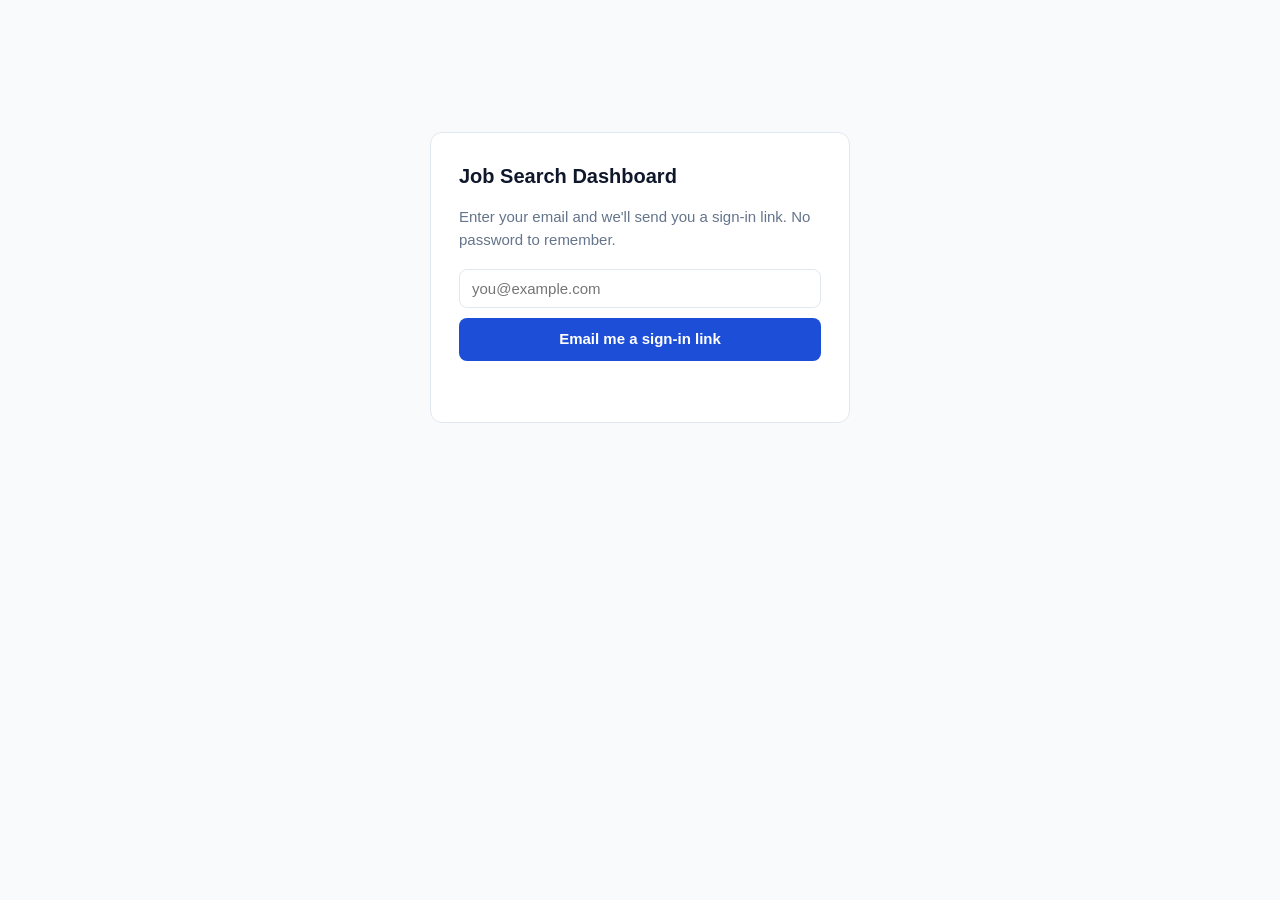
==== public/index.html @ 10cec6c7 "feat: magic-link job search dashboard shell Static Cloudflare Pages site. Supabase magic-link auth; " ====
<!DOCTYPE html>
<html lang="en">
  <head>
    <meta charset="utf-8" />
    <meta name="viewport" content="width=device-width, initial-scale=1" />
    <meta name="robots" content="noindex, nofollow" />
    <!-- Inline so there is no favicon request to 404 on, and no extra file to serve. -->
    <link rel="icon" href="data:image/svg+xml,%3Csvg xmlns='http://www.w3.org/2000/svg' viewBox='0 0 16 16'%3E%3Crect width='16' height='16' rx='3' fill='%231d4ed8'/%3E%3C/svg%3E" />
    <title>Job Search Dashboard</title>
    <link rel="stylesheet" href="styles.css" />
  </head>
  <body>
    <main class="wrap">
      <!-- Sign-in view -->
      <section id="view-auth" class="card auth" hidden>
        <h1>Job Search Dashboard</h1>
        <p class="muted">
          Enter your email and we'll send you a sign-in link. No password to remember.
        </p>
        <form id="auth-form" autocomplete="on">
          <label class="sr-only" for="email">Email address</label>
          <input
            id="email"
            name="email"
            type="email"
            inputmode="email"
            autocomplete="email"
            placeholder="you@example.com"
            required
          />
          <button id="auth-submit" type="submit">Email me a sign-in link</button>
        </form>
        <p id="auth-msg" class="msg" role="status" aria-live="polite"></p>
      </section>

      <!-- Loading view -->
      <section id="view-loading" class="card centered" hidden>
        <p class="muted">Loading…</p>
      </section>

      <!-- Dashboard view -->
      <section id="view-app" hidden>
        <header class="topbar">
          <h1>Job Search Dashboard</h1>
          <div class="topbar-right">
            <span id="who" class="muted"></span>
            <button id="signout" class="link-btn" type="button">Sign out</button>
          </div>
        </header>

        <div id="stats" class="stats"></div>

        <div class="filters">
          <label class="sr-only" for="q">Search</label>
          <input id="q" type="search" placeholder="Search company or role…" />
          <div id="status-filters" class="chips"></div>
        </div>

        <div class="tablewrap">
          <table id="apps">
            <thead>
              <tr>
                <th>Company</th>
                <th>Role</th>
                <th>Status</th>
                <th>Date</th>
                <th class="num">Fit</th>
                <th>Documents</th>
              </tr>
            </thead>
            <tbody id="apps-body"></tbody>
          </table>
          <p id="empty" class="muted centered" hidden>No applications match this filter.</p>
        </div>

        <p id="app-msg" class="msg" role="status" aria-live="polite"></p>
        <footer class="foot muted">
          Documents open as short-lived private links. Nothing here is public.
        </footer>
      </section>
    </main>

    <script src="vendor/supabase.js"></script>
    <script src="config.js"></script>
    <script src="app.js"></script>
  </body>
</html>
---- public/styles.css ----
:root {
  --bg: #f8fafc;
  --card: #ffffff;
  --ink: #0f172a;
  --muted: #64748b;
  --line: #e2e8f0;
  --accent: #1d4ed8;
  /* Status palette — mirrors /html-report. Draft is deliberately muted so an
     unsent package never reads as progress. */
  --s-drafted: #94a3b8;
  --s-applied: #3b82f6;
  --s-interview: #8b5cf6;
  --s-offer: #10b981;
  --s-hired: #059669;
  --s-rejected: #ef4444;
  --s-no_response: #cbd5e1;
  --s-withdrawn: #a1a1aa;
}

* { box-sizing: border-box; }

body {
  margin: 0;
  background: var(--bg);
  color: var(--ink);
  font: 15px/1.5 -apple-system, BlinkMacSystemFont, "Segoe UI", Roboto, Helvetica, Arial, sans-serif;
}

.wrap { max-width: 1100px; margin: 0 auto; padding: 24px 16px 64px; }
.centered { text-align: center; }
.muted { color: var(--muted); }
.sr-only {
  position: absolute; width: 1px; height: 1px; padding: 0; margin: -1px;
  overflow: hidden; clip: rect(0 0 0 0); white-space: nowrap; border: 0;
}

.card {
  background: var(--card);
  border: 1px solid var(--line);
  border-radius: 12px;
  padding: 28px;
}

.auth { max-width: 420px; margin: 12vh auto 0; }
.auth h1 { margin: 0 0 8px; font-size: 20px; }
.auth form { display: flex; flex-direction: column; gap: 10px; margin-top: 18px; }

input[type="email"], input[type="search"] {
  width: 100%;
  padding: 10px 12px;
  border: 1px solid var(--line);
  border-radius: 8px;
  font-size: 15px;
  background: #fff;
  color: var(--ink);
}
input:focus-visible, button:focus-visible {
  outline: 2px solid var(--accent);
  outline-offset: 2px;
}

button {
  font: inherit;
  cursor: pointer;
  border-radius: 8px;
}
#auth-submit {
  padding: 10px 12px;
  border: 0;
  background: var(--accent);
  color: #fff;
  font-weight: 600;
}
#auth-submit[disabled] { opacity: 0.6; cursor: default; }

.link-btn {
  border: 0; background: none; color: var(--accent); padding: 0; text-decoration: underline;
}

.msg { min-height: 1.4em; margin: 14px 0 0; font-size: 14px; }
.msg.err { color: #b91c1c; }
.msg.ok { color: #047857; }

.topbar {
  display: flex; align-items: baseline; justify-content: space-between;
  gap: 12px; flex-wrap: wrap; margin-bottom: 20px;
}
.topbar h1 { margin: 0; font-size: 20px; }
.topbar-right { display: flex; gap: 12px; align-items: baseline; font-size: 14px; }

.stats { display: grid; grid-template-columns: repeat(auto-fit, minmax(130px, 1fr)); gap: 12px; }
.stat {
  background: var(--card); border: 1px solid var(--line); border-radius: 10px; padding: 14px;
}
.stat .n { font-size: 24px; font-weight: 700; }
.stat .l { font-size: 12px; text-transform: uppercase; letter-spacing: 0.04em; color: var(--muted); }

.filters { display: flex; gap: 12px; flex-wrap: wrap; align-items: center; margin: 22px 0 12px; }
.filters input[type="search"] { max-width: 320px; }
.chips { display: flex; gap: 6px; flex-wrap: wrap; }
.chip {
  border: 1px solid var(--line); background: #fff; color: var(--muted);
  padding: 5px 10px; font-size: 13px;
}
.chip[aria-pressed="true"] { background: var(--ink); color: #fff; border-color: var(--ink); }

.tablewrap {
  background: var(--card); border: 1px solid var(--line); border-radius: 12px; overflow-x: auto;
}
table { width: 100%; border-collapse: collapse; font-size: 14px; }
th, td { text-align: left; padding: 11px 14px; border-bottom: 1px solid var(--line); vertical-align: top; }
th { font-size: 12px; text-transform: uppercase; letter-spacing: 0.04em; color: var(--muted); }
tbody tr:last-child td { border-bottom: 0; }
.num { text-align: right; }
td.num { text-align: right; font-variant-numeric: tabular-nums; }

.badge {
  display: inline-block; padding: 2px 8px; border-radius: 999px;
  font-size: 12px; font-weight: 600; color: #fff; white-space: nowrap;
}

.doc {
  display: inline-block; margin-right: 8px; color: var(--accent);
  background: none; border: 0; padding: 0; text-decoration: underline; font-size: 14px;
}
.doc[disabled] { color: var(--muted); text-decoration: none; cursor: default; }

.foot { margin-top: 18px; font-size: 13px; }

@media (prefers-color-scheme: dark) {
  :root { --bg: #0b1120; --card: #111827; --ink: #e5e7eb; --muted: #94a3b8; --line: #1f2937; --accent: #60a5fa; }
  input[type="email"], input[type="search"], .chip { background: #0b1120; color: var(--ink); }
  .chip[aria-pressed="true"] { background: var(--ink); color: #0b1120; }
  #auth-submit { color: #0b1120; }
}
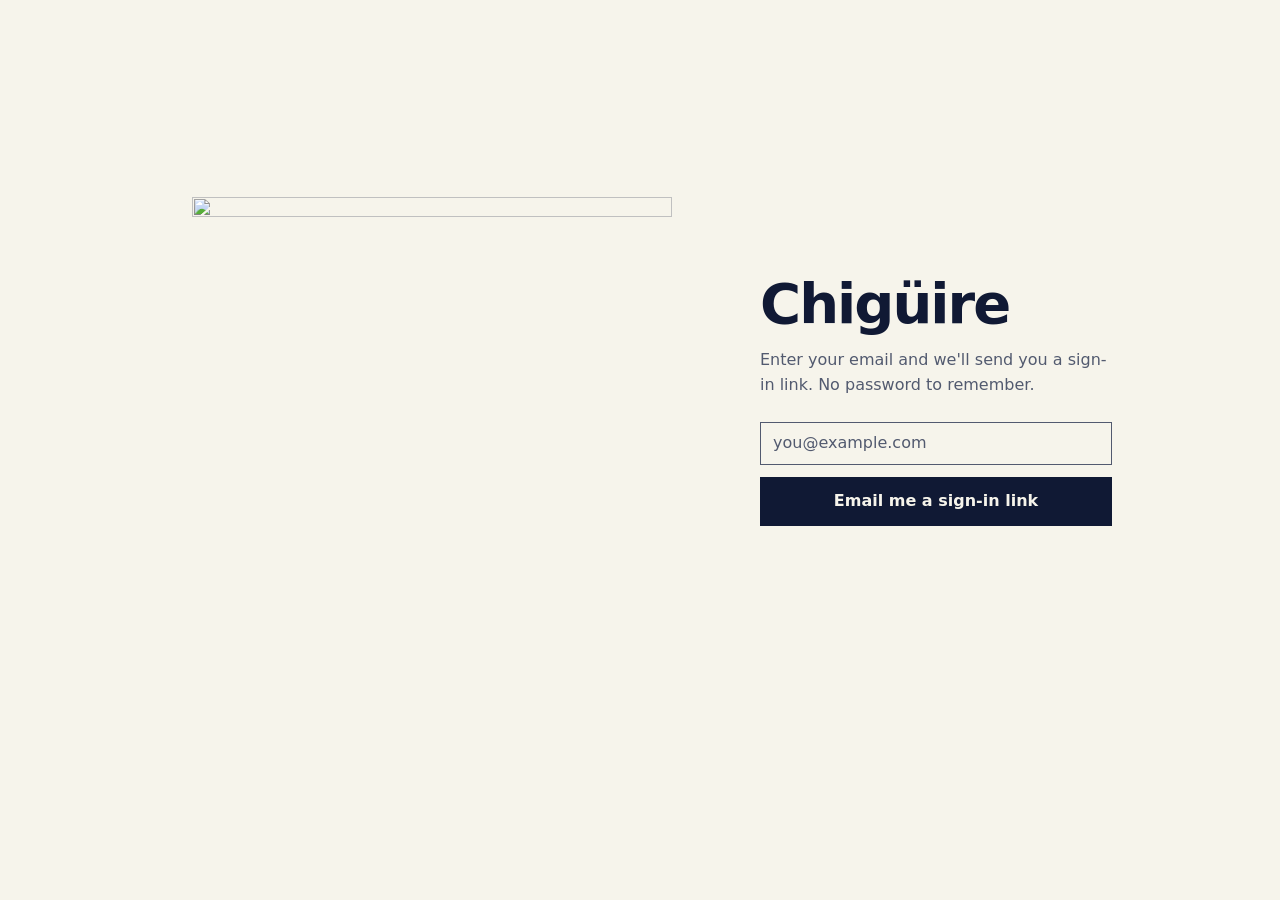
==== commit 666cc42b: "feat(ui): rebuild the dashboard on the Screenprint Ledger system" ====
--- a/public/index.html
+++ b/public/index.html
@@ -4,19 +4,54 @@
     <meta charset="utf-8" />
     <meta name="viewport" content="width=device-width, initial-scale=1" />
     <meta name="robots" content="noindex, nofollow" />
+    <meta name="color-scheme" content="light dark" />
     <!-- Inline so there is no favicon request to 404 on, and no extra file to serve. -->
-    <link rel="icon" href="data:image/svg+xml,%3Csvg xmlns='http://www.w3.org/2000/svg' viewBox='0 0 16 16'%3E%3Crect width='16' height='16' rx='3' fill='%231d4ed8'/%3E%3C/svg%3E" />
-    <title>Job Search Dashboard</title>
+    <link
+      rel="icon"
+      href="data:image/svg+xml,%3Csvg xmlns='http://www.w3.org/2000/svg' viewBox='0 0 16 16'%3E%3Crect width='16' height='16' fill='%230c1854'/%3E%3Crect x='3' y='3' width='10' height='10' fill='%23d8e400'/%3E%3C/svg%3E"
+    />
+    <title>Chigüire</title>
+    <!-- The two faces the dashboard renders first: body text and the ledger data. The
+         remaining weights load normally.
+
+         The console will warn that the mono preload went unused. That is correct and
+         intended: the sign-in screen has no figures on it, so mono 400 is genuinely
+         idle there. Sign-in and dashboard are the same document, so by the time the
+         magic link lands the face is already warm, which is when the ledger needs it.
+         One idle request on a screen that fetches almost nothing buys that. -->
+    <link
+      rel="preload"
+      href="fonts/space-grotesk-400-latin.woff2"
+      as="font"
+      type="font/woff2"
+      crossorigin
+    />
+    <link
+      rel="preload"
+      href="fonts/jetbrains-mono-400-latin.woff2"
+      as="font"
+      type="font/woff2"
+      crossorigin
+    />
     <link rel="stylesheet" href="styles.css" />
   </head>
   <body>
-    <main class="wrap">
-      <!-- Sign-in view -->
-      <section id="view-auth" class="card auth" hidden>
-        <h1>Job Search Dashboard</h1>
-        <p class="muted">
-          Enter your email and we'll send you a sign-in link. No password to remember.
-        </p>
+    <a class="skip" href="#main">Skip to content</a>
+
+    <!-- Sign-in view -->
+    <main id="view-auth" class="wrap auth" hidden>
+      <!-- Purely decorative, hence the empty alt: the h1 beside it carries the name. -->
+      <img
+        class="auth-mark"
+        src="img/chiguire.webp"
+        alt=""
+        width="680"
+        height="625"
+        decoding="async"
+      />
+      <div>
+        <h1>Chigüire</h1>
+        <p>Enter your email and we'll send you a sign-in link. No password to remember.</p>
         <form id="auth-form" autocomplete="on">
           <label class="sr-only" for="email">Email address</label>
           <input
@@ -28,57 +63,110 @@
             placeholder="you@example.com"
             required
           />
-          <button id="auth-submit" type="submit">Email me a sign-in link</button>
+          <button id="auth-submit" class="btn" type="submit">Email me a sign-in link</button>
         </form>
         <p id="auth-msg" class="msg" role="status" aria-live="polite"></p>
-      </section>
+      </div>
+    </main>
 
-      <!-- Loading view -->
-      <section id="view-loading" class="card centered" hidden>
-        <p class="muted">Loading…</p>
-      </section>
+    <!-- Loading view -->
+    <div id="view-loading" class="wrap loading" hidden>
+      <p class="t-label">Loading</p>
+    </div>
 
-      <!-- Dashboard view -->
-      <section id="view-app" hidden>
-        <header class="topbar">
-          <h1>Job Search Dashboard</h1>
-          <div class="topbar-right">
-            <span id="who" class="muted"></span>
-            <button id="signout" class="link-btn" type="button">Sign out</button>
+    <!-- Dashboard view -->
+    <div id="view-app" hidden>
+      <header class="wrap masthead">
+        <h1>Chigüire</h1>
+        <div class="masthead-right">
+          <span id="who" class="muted"></span>
+          <button id="signout" class="act" type="button">Sign out</button>
+        </div>
+      </header>
+
+      <main id="main" class="wrap">
+        <!-- Band 1: what is waiting on her. -->
+        <section class="band" id="queue-band" aria-labelledby="queue-h">
+          <div class="band-head">
+            <h2 id="queue-h">Ready to send</h2>
+            <span id="queue-count" class="band-count"></span>
           </div>
-        </header>
-
-        <div id="stats" class="stats"></div>
-
-        <div class="filters">
-          <label class="sr-only" for="q">Search</label>
-          <input id="q" type="search" placeholder="Search company or role…" />
-          <div id="status-filters" class="chips"></div>
-        </div>
-
-        <div class="tablewrap">
-          <table id="apps">
+          <p class="band-note">
+            Drafted packages, best fit first. Read the documents, then mark it sent or put
+            it on hold.
+          </p>
+          <table class="ledger" id="queue">
             <thead>
               <tr>
-                <th>Company</th>
-                <th>Role</th>
-                <th>Status</th>
-                <th>Date</th>
-                <th class="num">Fit</th>
-                <th>Documents</th>
+                <th scope="col">Company</th>
+                <th scope="col">Role</th>
+                <th scope="col" class="num">Fit</th>
+                <th scope="col">Documents</th>
+                <th scope="col">Feedback</th>
               </tr>
             </thead>
-            <tbody id="apps-body"></tbody>
+            <tbody id="queue-body"></tbody>
           </table>
-          <p id="empty" class="muted centered" hidden>No applications match this filter.</p>
-        </div>
+          <p id="queue-empty" class="empty" hidden>
+            Nothing drafted right now. New packages show up here as they're built.
+          </p>
+        </section>
+
+        <!-- Band 2: what has already gone out. -->
+        <section class="band" id="history-band" aria-labelledby="history-h">
+          <div class="band-head">
+            <h2 id="history-h">Out in the world</h2>
+            <span id="history-count" class="band-count"></span>
+          </div>
+          <p class="band-note">Everything sent, most recent first.</p>
+
+          <div class="band-tools" id="history-tools">
+            <label class="sr-only" for="q">Search company or role</label>
+            <input id="q" type="search" placeholder="Search company or role…" />
+            <div
+              id="status-filters"
+              class="chips"
+              role="group"
+              aria-label="Filter by status"
+            ></div>
+          </div>
+
+          <table class="ledger" id="history">
+            <thead>
+              <tr>
+                <th scope="col">Company</th>
+                <th scope="col">Role</th>
+                <th scope="col">Status</th>
+                <th scope="col">Last moved</th>
+                <th scope="col" class="num">Fit</th>
+                <th scope="col">Documents</th>
+                <th scope="col">Feedback</th>
+              </tr>
+            </thead>
+            <tbody id="history-body"></tbody>
+          </table>
+          <p id="history-empty" class="empty" hidden></p>
+        </section>
+
+        <!-- Band 3: the shape of the search. Drafts are excluded from every figure
+             here, which is exactly why it sits under the history band and not in
+             the page header. -->
+        <section class="band" id="rates-band" aria-labelledby="rates-h">
+          <div class="band-head">
+            <h2 id="rates-h">Where it stands</h2>
+          </div>
+          <div id="rates" class="rates"></div>
+        </section>
 
         <p id="app-msg" class="msg" role="status" aria-live="polite"></p>
-        <footer class="foot muted">
-          Documents open as short-lived private links. Nothing here is public.
+
+        <footer class="foot">
+          Documents open as short-lived private links. Nothing here is public. Marking
+          something sent records a note for review; the status updates once that has been
+          picked up.
         </footer>
-      </section>
-    </main>
+      </main>
+    </div>
 
     <script src="vendor/supabase.js"></script>
     <script src="config.js"></script>
--- a/public/styles.css
+++ b/public/styles.css
@@ -1,135 +1,968 @@
+/* Chigüire — the Screenprint Ledger.
+ *
+ * A record kept on warm bone paper and printed in four saturated inks sampled from
+ * the artwork. Flat by construction: no gradients, no shadows, no simulated depth,
+ * no rounded corners. See DESIGN.md at the repo root for the system and its rules.
+ *
+ * Every status colour below is verified at WCAG 2.2 AA against the *sunk* ground
+ * (--bg-sunk), not the page ground, because rows with pending feedback sit on the
+ * sunk ground and that is the stricter case. Passing there implies passing on the
+ * page ground too, since paper is lighter than sunk and raised is lighter than night.
+ */
+
+/* ---------- fonts ---------- */
+/* Self-hosted, woff2 only, no third-party CDN: this is a private dashboard and it
+   should not phone anywhere it does not have to. */
+
+@font-face {
+  font-family: 'Space Grotesk';
+  font-style: normal;
+  font-weight: 400;
+  font-display: swap;
+  src: url('fonts/space-grotesk-400-latin.woff2') format('woff2');
+  unicode-range: U+0000-00FF, U+0131, U+0152-0153, U+02BB-02BC, U+02C6, U+02DA,
+    U+02DC, U+0304, U+0308, U+0329, U+2000-206F, U+20AC, U+2122, U+2191, U+2193,
+    U+2212, U+2215, U+FEFF, U+FFFD;
+}
+@font-face {
+  font-family: 'Space Grotesk';
+  font-style: normal;
+  font-weight: 400;
+  font-display: swap;
+  src: url('fonts/space-grotesk-400-latin-ext.woff2') format('woff2');
+  unicode-range: U+0100-02BA, U+02BD-02C5, U+02C7-02CC, U+02CE-02D7, U+02DD-02FF,
+    U+1D00-1DBF, U+1E00-1E9F, U+1EF2-1EFF, U+2020, U+20A0-20AB, U+20AD-20C0,
+    U+2113, U+2C60-2C7F, U+A720-A7FF;
+}
+@font-face {
+  font-family: 'Space Grotesk';
+  font-style: normal;
+  font-weight: 600;
+  font-display: swap;
+  src: url('fonts/space-grotesk-600-latin.woff2') format('woff2');
+  unicode-range: U+0000-00FF, U+0131, U+0152-0153, U+02BB-02BC, U+02C6, U+02DA,
+    U+02DC, U+0304, U+0308, U+0329, U+2000-206F, U+20AC, U+2122, U+2191, U+2193,
+    U+2212, U+2215, U+FEFF, U+FFFD;
+}
+@font-face {
+  font-family: 'Space Grotesk';
+  font-style: normal;
+  font-weight: 600;
+  font-display: swap;
+  src: url('fonts/space-grotesk-600-latin-ext.woff2') format('woff2');
+  unicode-range: U+0100-02BA, U+02BD-02C5, U+02C7-02CC, U+02CE-02D7, U+02DD-02FF,
+    U+1D00-1DBF, U+1E00-1E9F, U+1EF2-1EFF, U+2020, U+20A0-20AB, U+20AD-20C0,
+    U+2113, U+2C60-2C7F, U+A720-A7FF;
+}
+@font-face {
+  font-family: 'Space Grotesk';
+  font-style: normal;
+  font-weight: 700;
+  font-display: swap;
+  src: url('fonts/space-grotesk-700-latin.woff2') format('woff2');
+  unicode-range: U+0000-00FF, U+0131, U+0152-0153, U+02BB-02BC, U+02C6, U+02DA,
+    U+02DC, U+0304, U+0308, U+0329, U+2000-206F, U+20AC, U+2122, U+2191, U+2193,
+    U+2212, U+2215, U+FEFF, U+FFFD;
+}
+@font-face {
+  font-family: 'Space Grotesk';
+  font-style: normal;
+  font-weight: 700;
+  font-display: swap;
+  src: url('fonts/space-grotesk-700-latin-ext.woff2') format('woff2');
+  unicode-range: U+0100-02BA, U+02BD-02C5, U+02C7-02CC, U+02CE-02D7, U+02DD-02FF,
+    U+1D00-1DBF, U+1E00-1E9F, U+1EF2-1EFF, U+2020, U+20A0-20AB, U+20AD-20C0,
+    U+2113, U+2C60-2C7F, U+A720-A7FF;
+}
+@font-face {
+  font-family: 'JetBrains Mono';
+  font-style: normal;
+  font-weight: 400;
+  font-display: swap;
+  src: url('fonts/jetbrains-mono-400-latin.woff2') format('woff2');
+  unicode-range: U+0000-00FF, U+0131, U+0152-0153, U+02BB-02BC, U+02C6, U+02DA,
+    U+02DC, U+0304, U+0308, U+0329, U+2000-206F, U+20AC, U+2122, U+2191, U+2193,
+    U+2212, U+2215, U+FEFF, U+FFFD;
+}
+@font-face {
+  font-family: 'JetBrains Mono';
+  font-style: normal;
+  font-weight: 400;
+  font-display: swap;
+  src: url('fonts/jetbrains-mono-400-latin-ext.woff2') format('woff2');
+  unicode-range: U+0100-02BA, U+02BD-02C5, U+02C7-02CC, U+02CE-02D7, U+02DD-02FF,
+    U+1D00-1DBF, U+1E00-1E9F, U+1EF2-1EFF, U+2020, U+20A0-20AB, U+20AD-20C0,
+    U+2113, U+2C60-2C7F, U+A720-A7FF;
+}
+@font-face {
+  font-family: 'JetBrains Mono';
+  font-style: normal;
+  font-weight: 500;
+  font-display: swap;
+  src: url('fonts/jetbrains-mono-500-latin.woff2') format('woff2');
+  unicode-range: U+0000-00FF, U+0131, U+0152-0153, U+02BB-02BC, U+02C6, U+02DA,
+    U+02DC, U+0304, U+0308, U+0329, U+2000-206F, U+20AC, U+2122, U+2191, U+2193,
+    U+2212, U+2215, U+FEFF, U+FFFD;
+}
+@font-face {
+  font-family: 'JetBrains Mono';
+  font-style: normal;
+  font-weight: 500;
+  font-display: swap;
+  src: url('fonts/jetbrains-mono-500-latin-ext.woff2') format('woff2');
+  unicode-range: U+0100-02BA, U+02BD-02C5, U+02C7-02CC, U+02CE-02D7, U+02DD-02FF,
+    U+1D00-1DBF, U+1E00-1E9F, U+1EF2-1EFF, U+2020, U+20A0-20AB, U+20AD-20C0,
+    U+2113, U+2C60-2C7F, U+A720-A7FF;
+}
+
+/* ---------- tokens ---------- */
+
 :root {
-  --bg: #f8fafc;
-  --card: #ffffff;
-  --ink: #0f172a;
-  --muted: #64748b;
-  --line: #e2e8f0;
-  --accent: #1d4ed8;
-  /* Status palette — mirrors /html-report. Draft is deliberately muted so an
-     unsent package never reads as progress. */
-  --s-drafted: #94a3b8;
-  --s-applied: #3b82f6;
-  --s-interview: #8b5cf6;
-  --s-offer: #10b981;
-  --s-hired: #059669;
-  --s-rejected: #ef4444;
-  --s-no_response: #cbd5e1;
-  --s-withdrawn: #a1a1aa;
-}
-
-* { box-sizing: border-box; }
+  /* Inks sampled from the artwork. Primitives — don't reference these in rules. */
+  --paper: #f6f4eb;
+  --paper-sunk: #edeade;
+  --paper-ink: #101934;
+  --paper-muted: #525a6f;
+  --paper-rule: #d7d4ca;
+  --night: #080f24;
+  --night-raised: #111d47;
+  --night-ink: #eae8df;
+  --night-muted: #9ea4b5;
+  --night-rule: #28324d;
+  --acid: #d8e400;
+
+  /* Semantic layer. Only these get redefined for the night theme. */
+  --bg: var(--paper);
+  --bg-sunk: var(--paper-sunk);
+  --fg: var(--paper-ink);
+  --fg-muted: var(--paper-muted);
+  --line: var(--paper-rule);
+
+  --st-drafted: #646975;
+  --st-applied: #006ea8;
+  --st-interview: #a93c9b;
+  --st-interview_only: #a93c9b;
+  --st-rejected: #cd0d5b;
+  --st-no_response: #666970;
+  --st-withdrawn: #66696f;
+  /* Offer, Offer declined and Hired are acid fill with ink on top — 12.40:1 — and
+     are the only three states that carry acid. See the Acid Reserve Rule. */
+
+  /* 4pt spacing scale. */
+  --s-1: 4px;
+  --s-2: 8px;
+  --s-3: 12px;
+  --s-4: 16px;
+  --s-6: 24px;
+  --s-8: 32px;
+  --s-12: 48px;
+  --s-16: 64px;
+  --s-24: 96px;
+
+  /* Five type sizes, ratios 1.75 / 1.52 / 1.31 / 1.33. */
+  --t-display: 3.5rem;
+  --t-headline: 2rem;
+  --t-title: 1.3125rem;
+  --t-body: 1rem;
+  --t-label: 0.75rem;
+
+  --grotesk: 'Space Grotesk', ui-sans-serif, system-ui, sans-serif;
+  --mono: 'JetBrains Mono', ui-monospace, 'SF Mono', Menlo, Consolas, monospace;
+
+  --ease: cubic-bezier(0.22, 1, 0.36, 1); /* ease-out-quint */
+}
+
+@media (prefers-color-scheme: dark) {
+  :root {
+    --bg: var(--night);
+    --bg-sunk: var(--night-raised);
+    --fg: var(--night-ink);
+    --fg-muted: var(--night-muted);
+    --line: var(--night-rule);
+
+    --st-drafted: #858894;
+    --st-applied: #2090cb;
+    --st-interview: #cb5ebd;
+    --st-interview_only: #cb5ebd;
+    --st-rejected: #f4427a;
+    --st-no_response: #85888f;
+    --st-withdrawn: #85888e;
+  }
+}
+
+/* ---------- base ---------- */
+
+*,
+*::before,
+*::after {
+  box-sizing: border-box;
+}
+
+html {
+  color-scheme: light dark;
+}
+
+/* The narrow breakpoint re-declares `display` on tables, rows and cells, which would
+   otherwise beat the UA stylesheet's [hidden] rule. */
+[hidden] {
+  display: none !important;
+}
 
 body {
   margin: 0;
   background: var(--bg);
-  color: var(--ink);
-  font: 15px/1.5 -apple-system, BlinkMacSystemFont, "Segoe UI", Roboto, Helvetica, Arial, sans-serif;
-}
-
-.wrap { max-width: 1100px; margin: 0 auto; padding: 24px 16px 64px; }
-.centered { text-align: center; }
-.muted { color: var(--muted); }
+  color: var(--fg);
+  font-family: var(--grotesk);
+  font-size: var(--t-body);
+  line-height: 1.55;
+  padding-left: env(safe-area-inset-left);
+  padding-right: env(safe-area-inset-right);
+}
+
+/* Light text on a dark ground blooms and reads heavier than it measures. Open the
+   leading and tracking slightly rather than reaching for a lighter weight. */
+@media (prefers-color-scheme: dark) {
+  body {
+    line-height: 1.62;
+    letter-spacing: 0.008em;
+  }
+}
+
+h1,
+h2 {
+  margin: 0;
+  font-weight: 700;
+  line-height: 1.15;
+  text-wrap: balance;
+}
+
+p {
+  margin: 0;
+}
+
+.wrap {
+  max-width: 1180px;
+  margin: 0 auto;
+}
+/* Zero specificity so component classes (.masthead, .loading) can override a single
+   edge without having to restate the whole shorthand at every breakpoint. */
+:where(.wrap) {
+  padding: var(--s-8) var(--s-6) var(--s-24);
+}
+
 .sr-only {
-  position: absolute; width: 1px; height: 1px; padding: 0; margin: -1px;
-  overflow: hidden; clip: rect(0 0 0 0); white-space: nowrap; border: 0;
-}
-
-.card {
-  background: var(--card);
-  border: 1px solid var(--line);
-  border-radius: 12px;
-  padding: 28px;
-}
-
-.auth { max-width: 420px; margin: 12vh auto 0; }
-.auth h1 { margin: 0 0 8px; font-size: 20px; }
-.auth form { display: flex; flex-direction: column; gap: 10px; margin-top: 18px; }
-
-input[type="email"], input[type="search"] {
-  width: 100%;
-  padding: 10px 12px;
-  border: 1px solid var(--line);
-  border-radius: 8px;
-  font-size: 15px;
-  background: #fff;
-  color: var(--ink);
-}
-input:focus-visible, button:focus-visible {
-  outline: 2px solid var(--accent);
+  position: absolute;
+  width: 1px;
+  height: 1px;
+  padding: 0;
+  margin: -1px;
+  overflow: hidden;
+  clip-path: inset(50%);
+  white-space: nowrap;
+  border: 0;
+}
+
+.skip {
+  position: absolute;
+  left: var(--s-3);
+  top: -4rem;
+  z-index: 10;
+  background: var(--fg);
+  color: var(--bg);
+  padding: var(--s-2) var(--s-3);
+  font-weight: 600;
+  text-decoration: none;
+  transition: top 120ms var(--ease);
+}
+.skip:focus {
+  top: var(--s-3);
+}
+
+:where(a, button, input, textarea, summary):focus-visible {
+  outline: 2px solid var(--fg);
   outline-offset: 2px;
 }
+
+.muted {
+  color: var(--fg-muted);
+}
+
+/* ---------- type roles ---------- */
+
+.t-label {
+  font-family: var(--mono);
+  font-size: var(--t-label);
+  font-weight: 500;
+  letter-spacing: 0.09em;
+  text-transform: uppercase;
+  color: var(--fg-muted);
+}
+
+/* Mono runs optically larger than the grotesk at the same nominal size. The 0.94
+   step is an optical size-match, not a sixth step in the scale. It is declared at
+   each site rather than through a shared class because the three that use it
+   (td.num, .cell-date, .noteform .count) each pair it with different colour and
+   alignment, and a utility class would have been overridden at all three. */
+
+/* ---------- controls ---------- */
 
 button {
   font: inherit;
+  color: inherit;
   cursor: pointer;
-  border-radius: 8px;
-}
-#auth-submit {
-  padding: 10px 12px;
+  border-radius: 0;
+}
+
+.btn {
+  background: var(--fg);
+  color: var(--bg);
   border: 0;
-  background: var(--accent);
-  color: #fff;
+  padding: var(--s-3) var(--s-4);
   font-weight: 600;
-}
-#auth-submit[disabled] { opacity: 0.6; cursor: default; }
-
-.link-btn {
-  border: 0; background: none; color: var(--accent); padding: 0; text-decoration: underline;
-}
-
-.msg { min-height: 1.4em; margin: 14px 0 0; font-size: 14px; }
-.msg.err { color: #b91c1c; }
-.msg.ok { color: #047857; }
-
-.topbar {
-  display: flex; align-items: baseline; justify-content: space-between;
-  gap: 12px; flex-wrap: wrap; margin-bottom: 20px;
-}
-.topbar h1 { margin: 0; font-size: 20px; }
-.topbar-right { display: flex; gap: 12px; align-items: baseline; font-size: 14px; }
-
-.stats { display: grid; grid-template-columns: repeat(auto-fit, minmax(130px, 1fr)); gap: 12px; }
-.stat {
-  background: var(--card); border: 1px solid var(--line); border-radius: 10px; padding: 14px;
-}
-.stat .n { font-size: 24px; font-weight: 700; }
-.stat .l { font-size: 12px; text-transform: uppercase; letter-spacing: 0.04em; color: var(--muted); }
-
-.filters { display: flex; gap: 12px; flex-wrap: wrap; align-items: center; margin: 22px 0 12px; }
-.filters input[type="search"] { max-width: 320px; }
-.chips { display: flex; gap: 6px; flex-wrap: wrap; }
+  transition: background-color 160ms var(--ease);
+}
+.btn:hover {
+  background: var(--fg-muted);
+}
+.btn[disabled] {
+  background: var(--fg-muted);
+  cursor: default;
+}
+
+/* Text-level action. Underlined, so it is never a colour-only affordance. */
+.act {
+  position: relative;
+  background: none;
+  border: 0;
+  padding: var(--s-1) 0;
+  margin: 0;
+  font-size: 0.9375rem;
+  text-align: left;
+  text-decoration: underline;
+  text-underline-offset: 3px;
+  text-decoration-thickness: 1px;
+}
+.act::before {
+  /* Keeps the visible mark small while the hit target stays comfortable. Vertical
+     growth is capped at half the 4px gap between stacked actions: at the -12px it
+     started out as, "CV" and "Cover letter" overlapped by 20px and a tap just under
+     CV opened the cover letter instead. 35 x 35 still clears the 24px minimum. */
+  content: '';
+  position: absolute;
+  inset: -2px -8px;
+}
+.act:hover {
+  text-decoration-thickness: 2px;
+}
+.act[disabled] {
+  color: var(--fg-muted);
+  text-decoration: none;
+  cursor: default;
+}
+.act[disabled]::before {
+  content: none;
+}
+
+input[type='email'],
+input[type='search'],
+textarea {
+  width: 100%;
+  font: inherit;
+  color: var(--fg);
+  background: transparent;
+  border: 1px solid var(--fg-muted);
+  border-radius: 0;
+  padding: var(--s-2) var(--s-3);
+}
+textarea {
+  font-size: 0.9375rem;
+  resize: vertical;
+}
+::placeholder {
+  color: var(--fg-muted);
+  opacity: 1;
+}
+
+.chips {
+  display: flex;
+  gap: var(--s-1);
+  flex-wrap: wrap;
+}
+
 .chip {
-  border: 1px solid var(--line); background: #fff; color: var(--muted);
-  padding: 5px 10px; font-size: 13px;
-}
-.chip[aria-pressed="true"] { background: var(--ink); color: #fff; border-color: var(--ink); }
-
-.tablewrap {
-  background: var(--card); border: 1px solid var(--line); border-radius: 12px; overflow-x: auto;
-}
-table { width: 100%; border-collapse: collapse; font-size: 14px; }
-th, td { text-align: left; padding: 11px 14px; border-bottom: 1px solid var(--line); vertical-align: top; }
-th { font-size: 12px; text-transform: uppercase; letter-spacing: 0.04em; color: var(--muted); }
-tbody tr:last-child td { border-bottom: 0; }
-.num { text-align: right; }
-td.num { text-align: right; font-variant-numeric: tabular-nums; }
+  font-family: var(--mono);
+  font-size: var(--t-label);
+  letter-spacing: 0.04em;
+  background: transparent;
+  color: var(--fg-muted);
+  border: 1px solid var(--line);
+  padding: var(--s-1) var(--s-2);
+  transition: color 140ms var(--ease), border-color 140ms var(--ease);
+}
+.chip:hover {
+  color: var(--fg);
+  border-color: var(--fg-muted);
+}
+.chip[aria-pressed='true'] {
+  background: var(--fg);
+  color: var(--bg);
+  border-color: var(--fg);
+}
+
+/* ---------- masthead ---------- */
+
+.masthead {
+  display: flex;
+  align-items: flex-end;
+  justify-content: space-between;
+  gap: var(--s-4);
+  flex-wrap: wrap;
+  padding-bottom: var(--s-4);
+  border-bottom: 2px solid var(--fg);
+  margin-bottom: var(--s-12);
+}
+.masthead h1 {
+  font-size: var(--t-headline);
+  letter-spacing: -0.02em;
+}
+.masthead-right {
+  display: flex;
+  align-items: baseline;
+  gap: var(--s-4);
+  font-size: 0.9375rem;
+}
+
+/* ---------- bands ---------- */
+
+.band {
+  margin-bottom: var(--s-16);
+}
+/* The footer brings its own top margin; stacking both left a void the height of a
+   table row between the last figure and the rule. */
+.band:last-of-type {
+  margin-bottom: 0;
+}
+
+.band-head {
+  display: flex;
+  align-items: baseline;
+  gap: var(--s-3);
+  flex-wrap: wrap;
+  margin-bottom: var(--s-2);
+}
+.band-head h2 {
+  font-size: var(--t-title);
+  font-weight: 600;
+  letter-spacing: -0.01em;
+}
+.band-count {
+  font-family: var(--mono);
+  font-size: var(--t-label);
+  font-variant-numeric: tabular-nums;
+  color: var(--fg-muted);
+}
+.band-note {
+  color: var(--fg-muted);
+  font-size: 0.9375rem;
+  max-width: 68ch;
+  margin-bottom: var(--s-4);
+}
+
+.band-tools {
+  display: flex;
+  gap: var(--s-4);
+  flex-wrap: wrap;
+  align-items: center;
+  margin-bottom: var(--s-4);
+}
+.band-tools input[type='search'] {
+  max-width: 22rem;
+}
+
+/* ---------- ledger ---------- */
+
+.ledger {
+  width: 100%;
+  border-collapse: collapse;
+  text-align: left;
+}
+
+.ledger thead th {
+  /* No fill here. --bg-sunk is the pending-row signal, and a header painted the same
+     value made the header and the first pending row read as one block. The mono
+     uppercase label and the rule under it carry the header on their own. */
+  font-family: var(--mono);
+  font-size: var(--t-label);
+  font-weight: 500;
+  letter-spacing: 0.09em;
+  text-transform: uppercase;
+  color: var(--fg-muted);
+  padding: var(--s-2) var(--s-3);
+  border-bottom: 1px solid var(--line);
+  white-space: nowrap;
+}
+
+.ledger td {
+  padding: var(--s-3);
+  border-bottom: 1px solid var(--line);
+  vertical-align: top;
+}
+.ledger tbody tr:last-child td {
+  border-bottom: 0;
+}
+
+.num {
+  text-align: right;
+}
+td.num {
+  font-family: var(--mono);
+  font-size: 0.94em;
+  font-variant-numeric: tabular-nums;
+  text-align: right;
+}
+
+.cell-company {
+  font-weight: 600;
+}
+.cell-date {
+  font-family: var(--mono);
+  font-size: 0.94em;
+  font-variant-numeric: tabular-nums;
+  color: var(--fg-muted);
+  white-space: nowrap;
+}
+
+/* Row tracking on hover, expressed as a rule rather than a fill. Seven columns at
+   full width is a long way for the eye to travel, so the cue earns its place — but
+   it cannot be a background: --bg-sunk is the pending signal, and tinting the row
+   under the pointer made every settled record look pending for as long as the mouse
+   sat on it. Darkening the hairline tracks just as well and stays printerly. */
+@media (hover: hover) {
+  .ledger tbody tr:hover > td {
+    border-bottom-color: var(--fg-muted);
+  }
+}
+
+/* A row whose feedback has not been picked up upstream yet. Tone plus a 1px edge.
+   The status badge is deliberately untouched: the repo owns status, and the UI
+   must not imply the dashboard changed it. */
+.ledger tr.pending > td {
+  background: var(--bg-sunk);
+}
+.ledger tr.pending > td:first-child {
+  box-shadow: inset 1px 0 0 var(--fg-muted);
+}
+
+/* ---------- status badges ---------- */
 
 .badge {
-  display: inline-block; padding: 2px 8px; border-radius: 999px;
-  font-size: 12px; font-weight: 600; color: #fff; white-space: nowrap;
-}
-
-.doc {
-  display: inline-block; margin-right: 8px; color: var(--accent);
-  background: none; border: 0; padding: 0; text-decoration: underline; font-size: 14px;
-}
-.doc[disabled] { color: var(--muted); text-decoration: none; cursor: default; }
-
-.foot { margin-top: 18px; font-size: 13px; }
-
-@media (prefers-color-scheme: dark) {
-  :root { --bg: #0b1120; --card: #111827; --ink: #e5e7eb; --muted: #94a3b8; --line: #1f2937; --accent: #60a5fa; }
-  input[type="email"], input[type="search"], .chip { background: #0b1120; color: var(--ink); }
-  .chip[aria-pressed="true"] { background: var(--ink); color: #0b1120; }
-  #auth-submit { color: #0b1120; }
-}
+  display: inline-block;
+  font-family: var(--mono);
+  font-size: var(--t-label);
+  font-weight: 500;
+  letter-spacing: 0.04em;
+  padding: 2px var(--s-2);
+  white-space: nowrap;
+  border: 1px solid transparent;
+}
+
+/* Outline: unresolved, or resolved against her. */
+.badge-outline {
+  color: var(--badge);
+  border-color: var(--badge);
+}
+/* Dashed edge marks the two states that were never really underway: a draft that
+   has not gone out, and an application that never got an answer. */
+.badge-dashed {
+  border-style: dashed;
+}
+
+/* Fill: an offer exists. Acid is a ground, never a foreground. */
+.badge-acid {
+  background: var(--acid);
+  color: var(--paper-ink);
+  border-color: var(--acid);
+}
+/* Hired is the only state that earns a second mark. */
+.badge-ring {
+  outline: 1px solid var(--fg);
+  outline-offset: 2px;
+}
+/* Struck through are the two she closed herself, rather than the ones that closed
+   on her. */
+.badge-struck {
+  text-decoration: line-through;
+  text-decoration-thickness: 1px;
+}
+
+/* ---------- documents ---------- */
+
+.docs {
+  display: flex;
+  flex-direction: column;
+  align-items: flex-start;
+  gap: var(--s-1);
+}
+/* Document labels are two words at most; wrapping them turns a five-row table into
+   a ten-row one. Let the column claim the width instead. */
+.docs .act {
+  white-space: nowrap;
+}
+
+/* ---------- note disclosure ---------- */
+
+.disc {
+  display: inline-flex;
+  align-items: center;
+  gap: var(--s-1);
+  background: none;
+  border: 0;
+  padding: var(--s-1) 0;
+  margin-top: var(--s-1);
+  font-family: var(--mono);
+  font-size: var(--t-label);
+  letter-spacing: 0.04em;
+  text-transform: uppercase;
+  color: var(--fg-muted);
+}
+.disc:hover {
+  color: var(--fg);
+}
+.disc::after {
+  content: '+';
+}
+.disc[aria-expanded='true']::after {
+  content: '\2212'; /* minus */
+}
+
+.noterow > td {
+  /* No fill: --bg-sunk means "pending" and nothing else. A note on a settled record
+     is bound to that record by the suppressed rule below and its own hairline. A
+     note on a pending record does still take the fill, from the .pending rule. */
+  padding: var(--s-3) var(--s-3);
+  border-top: 1px solid var(--line);
+}
+/* The disclosure row belongs to the record above it, so the record's closing rule
+   moves down to the disclosure and only the note's own hairline separates them. */
+.ledger tbody tr:has(+ .noterow) > td {
+  border-bottom: 0;
+}
+/* Same reason as .foot: the hairline belongs to the record and runs its full width,
+   so it sits on the cell. Only the note text is held at measure. */
+.noterow > td > p {
+  margin: 0;
+}
+.noterow p {
+  max-width: 70ch;
+  font-size: 0.9375rem;
+  white-space: pre-wrap;
+}
+
+/* ---------- feedback ---------- */
+
+.sigs {
+  display: flex;
+  flex-wrap: wrap;
+  gap: var(--s-1);
+  margin-bottom: var(--s-2);
+}
+
+/* Signal chips are outlined and neutral so they can never be mistaken for status. */
+.sig {
+  font-family: var(--mono);
+  font-size: var(--t-label);
+  letter-spacing: 0.02em;
+  color: var(--fg-muted);
+  border: 1px solid var(--line);
+  padding: 1px var(--s-2);
+  white-space: nowrap;
+}
+.sig-hold {
+  border-color: var(--fg-muted);
+  color: var(--fg);
+}
+/* Nothing here is retractable, so a superseded signal is demoted, not removed. */
+.sig-old {
+  opacity: 0.55;
+  text-decoration: line-through;
+  text-decoration-thickness: 1px;
+}
+
+.sigbar {
+  display: flex;
+  flex-wrap: wrap;
+  gap: var(--s-4);
+}
+
+.noteform {
+  display: grid;
+  grid-template-rows: 0fr;
+  transition: grid-template-rows 200ms var(--ease), margin-top 200ms var(--ease);
+}
+/* The margin is part of the collapse. Left on permanently it would pad every row in
+   the table by 12px for a form that is almost never open. */
+.noteform[data-open='true'] {
+  grid-template-rows: 1fr;
+  margin-top: var(--s-3);
+}
+.noteform > div {
+  overflow: hidden;
+  min-width: 0;
+  /* A 0fr grid track clips the form but leaves the textarea and its buttons in the
+     tab order and the accessibility tree. With twelve rows on screen that is three
+     dozen stops through controls nobody can see. visibility takes them out, and
+     unlike display it still animates. */
+  visibility: hidden;
+  transition: visibility 0s linear 200ms;
+}
+.noteform[data-open='true'] > div {
+  visibility: visible;
+  /* Visible immediately on open, delayed to the end of the collapse on close. */
+  transition-delay: 0s;
+}
+.noteform textarea {
+  min-height: 4.5rem;
+}
+.noteform .row {
+  display: flex;
+  gap: var(--s-4);
+  align-items: center;
+  margin-top: var(--s-2);
+}
+.noteform .count {
+  margin-left: auto;
+  font-family: var(--mono);
+  font-size: var(--t-label);
+  font-variant-numeric: tabular-nums;
+  color: var(--fg-muted);
+}
+.noteform .count[data-over='true'] {
+  color: var(--st-rejected);
+  font-weight: 500;
+}
+
+/* ---------- rates ---------- */
+
+.rates {
+  display: flex;
+  flex-wrap: wrap;
+  gap: var(--s-8);
+  padding-top: var(--s-4);
+  border-top: 1px solid var(--line);
+}
+.rate-n {
+  font-family: var(--mono);
+  font-size: var(--t-title);
+  font-variant-numeric: tabular-nums;
+  line-height: 1.2;
+}
+.rate-l {
+  font-family: var(--mono);
+  font-size: var(--t-label);
+  letter-spacing: 0.09em;
+  text-transform: uppercase;
+  color: var(--fg-muted);
+}
+
+/* ---------- messages ---------- */
+
+.msg {
+  margin-top: var(--s-4);
+  font-size: 0.9375rem;
+  min-height: 1.5em;
+  max-width: 70ch;
+}
+/* Colour is the second carrier here, never the only one: every error string starts
+   by naming what failed ("Could not open that file: …"), so the message reads the
+   same to someone who cannot see the hue. Success messages take no colour at all —
+   the copy carries them, and tinting routine confirmations green would spend a
+   fifth ink the system does not have. */
+.msg-err {
+  color: var(--st-rejected);
+}
+
+.empty {
+  padding: var(--s-8) 0;
+  color: var(--fg-muted);
+  max-width: 62ch;
+}
+
+/* ---------- sign in ---------- */
+
+/* The one screen in the app with nothing to do and no data to protect, so it is the
+   one screen that gets to be the poster. Everything past sign-in is a document. */
+.auth {
+  max-width: 62rem;
+  margin: 0 auto;
+  /* svh, not vh: on mobile the address bar collapse would otherwise shift the
+     whole composition mid-scroll. */
+  min-height: 100svh;
+  display: grid;
+  grid-template-columns: 1fr minmax(0, 22rem);
+  gap: var(--s-16);
+  align-items: center;
+  align-content: center;
+}
+.auth-mark {
+  /* Decorative: the heading beside it already names the app. */
+  display: block;
+  width: 100%;
+  max-width: 30rem;
+  height: auto;
+  margin-inline: auto;
+}
+.auth h1 {
+  font-size: var(--t-display);
+  letter-spacing: -0.035em;
+  margin-bottom: var(--s-3);
+}
+.auth p {
+  color: var(--fg-muted);
+  max-width: 40ch;
+}
+.auth form {
+  display: flex;
+  flex-direction: column;
+  gap: var(--s-3);
+  margin-top: var(--s-6);
+}
+
+.loading {
+  padding: 20vh 0;
+  text-align: center;
+  color: var(--fg-muted);
+}
+
+.foot {
+  margin-top: var(--s-12);
+  padding-top: var(--s-4);
+  border-top: 1px solid var(--line);
+  color: var(--fg-muted);
+  font-size: 0.9375rem;
+  /* The rule runs the full width of the page like every other rule; only the text
+     is held at measure. A max-width on .foot itself would have cropped the border
+     to the length of the paragraph and left it hanging mid-page. */
+  display: grid;
+  grid-template-columns: minmax(0, 72ch);
+  padding-bottom: max(var(--s-4), env(safe-area-inset-bottom));
+}
+
+/* ---------- narrow ---------- */
+
+/* Below this the table stops being a table and becomes a stack of records. Nothing
+   is dropped: the column labels move out of the header row and onto each cell. */
+@media (max-width: 899px) {
+  :where(.wrap) {
+    padding: var(--s-6) var(--s-4) var(--s-16);
+  }
+  .auth {
+    grid-template-columns: 1fr;
+    gap: var(--s-8);
+    align-content: center;
+  }
+  .auth-mark {
+    max-width: 19rem;
+  }
+  .auth h1 {
+    font-size: var(--t-headline);
+  }
+  .band {
+    margin-bottom: var(--s-12);
+  }
+
+  .ledger,
+  .ledger tbody,
+  .ledger tr,
+  .ledger td {
+    display: block;
+    width: auto;
+  }
+  .ledger thead {
+    display: none;
+  }
+  .ledger tbody tr {
+    border-bottom: 1px solid var(--line);
+    padding: var(--s-4) 0;
+  }
+  .ledger tbody tr:last-child {
+    border-bottom: 0;
+  }
+  .ledger td {
+    border-bottom: 0;
+    padding: var(--s-1) 0;
+  }
+  /* Label left, value right — a definition list, not a stack. Stacking the label
+     above every value doubles the height of a record for no added clarity. */
+  .ledger td[data-label] {
+    display: grid;
+    grid-template-columns: 6.5rem 1fr;
+    gap: var(--s-3);
+    align-items: baseline;
+    /* Without this, a grid item is stretched to the column width and a status badge
+       turns into a full-width block. */
+    justify-items: start;
+  }
+  /* Grid items default to min-content width, which lets a long signal chip push the
+     whole page sideways. */
+  .ledger td[data-label] > * {
+    min-width: 0;
+  }
+  /* The chips are short enough to hold one line on a laptop and too long for one on
+     a phone. Nowrap is a desktop nicety, not a rule. */
+  .sig {
+    white-space: normal;
+  }
+  .ledger td[data-label]::before {
+    content: attr(data-label);
+    font-family: var(--mono);
+    font-size: var(--t-label);
+    letter-spacing: 0.09em;
+    text-transform: uppercase;
+    color: var(--fg-muted);
+  }
+  .ledger td.cell-company {
+    display: block;
+    font-size: var(--t-title);
+    margin-bottom: var(--s-1);
+  }
+  .ledger td.cell-company::before {
+    content: none;
+  }
+  td.num {
+    text-align: left;
+  }
+  .ledger tr.pending > td:first-child {
+    box-shadow: none;
+  }
+  .ledger tr.pending {
+    box-shadow: inset 1px 0 0 var(--fg-muted);
+    padding-left: var(--s-3);
+  }
+  .noterow > td {
+    padding: var(--s-3) 0 0;
+  }
+  .ledger tbody tr:has(+ .noterow) {
+    border-bottom: 0;
+  }
+  .noterow {
+    padding-top: 0;
+  }
+  .rates {
+    gap: var(--s-6);
+  }
+}
+
+@media (pointer: coarse) {
+  .chip {
+    padding: var(--s-2) var(--s-3);
+  }
+}
+
+@media (prefers-reduced-motion: reduce) {
+  *,
+  *::before,
+  *::after {
+    transition-duration: 0.01ms !important;
+    animation-duration: 0.01ms !important;
+  }
+}
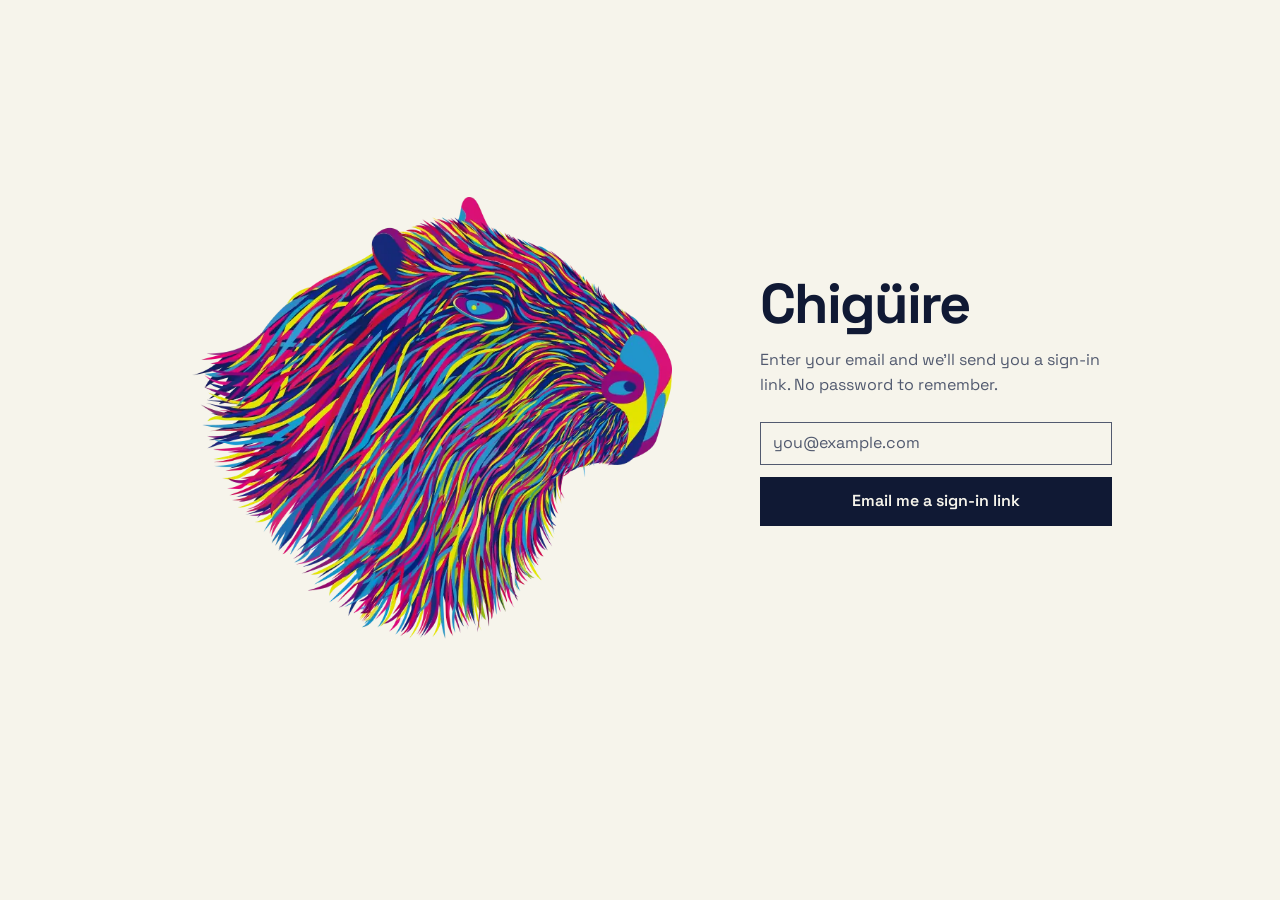
==== commit 447cd64b: "feat(ui): put the chigüire on the dashboard masthead The artwork the entire design system is derived" ====
--- a/public/index.html
+++ b/public/index.html
@@ -77,7 +77,22 @@
     <!-- Dashboard view -->
     <div id="view-app" hidden>
       <header class="wrap masthead">
-        <h1>Chigüire</h1>
+        <div class="masthead-left">
+          <!--
+            Decorative, hence the empty alt: the h1 beside it carries the name. A
+            192px copy rather than the sign-in artwork, which is 100 KB and would be
+            a poor trade for a 40px mark on a phone.
+          -->
+          <img
+            class="mast-mark"
+            src="img/chiguire-mark.webp"
+            alt=""
+            width="192"
+            height="176"
+            decoding="async"
+          />
+          <h1>Chigüire</h1>
+        </div>
         <div class="masthead-right">
           <span id="who" class="muted"></span>
           <button id="signout" class="act" type="button">Sign out</button>
--- a/public/styles.css
+++ b/public/styles.css
@@ -219,6 +219,16 @@
   padding-right: env(safe-area-inset-right);
 }
 
+/* Left unstyled, the browser default is a blue that belongs to no part of this
+   palette, and it turns up constantly because selecting a company name to paste
+   into a search is a thing she actually does. Acid ground under paper ink is the
+   same pairing the offer badge uses, and it is fixed rather than theme-derived for
+   the same reason the badge is: acid is only ever a ground. */
+::selection {
+  background: var(--acid);
+  color: var(--paper-ink);
+}
+
 /* Light text on a dark ground blooms and reads heavier than it measures. Open the
    leading and tracking slightly rather than reaching for a lighter weight. */
 @media (prefers-color-scheme: dark) {
@@ -329,7 +339,16 @@
   cursor: default;
 }
 
-/* Text-level action. Underlined, so it is never a colour-only affordance. */
+/* Text-level action. Underlined, so it is never a colour-only affordance — but the
+   underline is drawn in the muted ink rather than the text colour. A ledger row
+   carries five of these, so at full strength a six-row table puts thirty hard
+   underlines on screen and the actual content loses. It firms up to the text colour
+   on hover and focus, where the question is actually being asked.
+
+   Muted rather than the rule colour, which was the first attempt: --line lands at
+   1.23:1 on the sunk ground, and this underline is the only thing marking these as
+   controls, so it has to clear the 3:1 in WCAG 1.4.11 on its own. --fg-muted is
+   6.09:1 on paper and 6.53:1 on the night sunk ground. */
 .act {
   position: relative;
   background: none;
@@ -339,8 +358,17 @@
   font-size: 0.9375rem;
   text-align: left;
   text-decoration: underline;
+  text-decoration-color: var(--fg-muted);
   text-underline-offset: 3px;
   text-decoration-thickness: 1px;
+  transition: text-decoration-color 120ms var(--ease);
+}
+.act:hover,
+.act:focus-visible {
+  text-decoration-color: currentColor;
+}
+.act:disabled {
+  text-decoration: none;
 }
 .act::before {
   /* Keeps the visible mark small while the hit target stays comfortable. Vertical
@@ -421,6 +449,22 @@
   border-bottom: 2px solid var(--fg);
   margin-bottom: var(--s-12);
 }
+.masthead-left {
+  display: flex;
+  align-items: baseline;
+  gap: var(--s-3);
+}
+/* The mark, not wallpaper. It appeared at full size on the sign-in screen and then
+   never again, which meant the artwork the whole system is derived from was absent
+   from the only screen anyone actually spends time on. 2.5rem is the floor at which
+   the facets still separate: below about 40px the WPAP planes average out into a
+   dark blob and it stops being the drawing. */
+.mast-mark {
+  width: auto;
+  height: 2.5rem;
+  align-self: center;
+  flex: none;
+}
 .masthead h1 {
   font-size: var(--t-headline);
   letter-spacing: -0.02em;
@@ -503,7 +547,9 @@
 }
 
 .ledger td {
-  padding: var(--s-3);
+  /* Tighter vertically than horizontally. Twelve on all four sides read as generous
+     on a three-column form and as wasteful on a ledger meant to hold thirty rows. */
+  padding: var(--s-2) var(--s-3);
   border-bottom: 1px solid var(--line);
   vertical-align: top;
 }
@@ -597,11 +643,14 @@
 
 /* ---------- documents ---------- */
 
+/* Documents sit on one line. Stacked, they guaranteed a second line on every row
+   that had both a CV and a cover letter, which was most of them — the single
+   largest reason a one-line record was rendering ninety pixels tall. */
 .docs {
   display: flex;
-  flex-direction: column;
-  align-items: flex-start;
-  gap: var(--s-1);
+  flex-wrap: nowrap;
+  align-items: baseline;
+  gap: var(--s-4);
 }
 /* Document labels are two words at most; wrapping them turns a five-row table into
    a ten-row one. Let the column claim the width instead. */
@@ -611,25 +660,38 @@
 
 /* ---------- note disclosure ---------- */
 
+/* The note disclosure was set in mono, uppercase, at label size and muted — which
+   is the exact recipe used for the COMPANY / ROLE / FIT column headers directly
+   above it. It read as a caption for the row rather than as something to press.
+   It now borrows the action treatment instead, and keeps the +/− as the state
+   indicator rather than as the whole affordance. */
 .disc {
   display: inline-flex;
-  align-items: center;
+  align-items: baseline;
   gap: var(--s-1);
   background: none;
   border: 0;
   padding: var(--s-1) 0;
-  margin-top: var(--s-1);
-  font-family: var(--mono);
-  font-size: var(--t-label);
-  letter-spacing: 0.04em;
-  text-transform: uppercase;
-  color: var(--fg-muted);
-}
-.disc:hover {
+  margin-top: 2px;
+  font-size: 0.875rem;
+  color: var(--fg-muted);
+  text-decoration: underline;
+  text-decoration-color: var(--fg-muted);
+  text-underline-offset: 3px;
+  text-decoration-thickness: 1px;
+  transition: color 120ms var(--ease), text-decoration-color 120ms var(--ease);
+}
+.disc:hover,
+.disc:focus-visible {
   color: var(--fg);
+  text-decoration-color: currentColor;
 }
 .disc::after {
   content: '+';
+  font-family: var(--mono);
+  /* The glyph carries the open/closed state, so it must not be the first thing
+     that disappears when the label is read at a glance. */
+  text-decoration: none;
 }
 .disc[aria-expanded='true']::after {
   content: '\2212'; /* minus */
@@ -688,10 +750,18 @@
   text-decoration-thickness: 1px;
 }
 
+/* Actions stay on one line. With wrap enabled the table was free to hand this
+   column too little width and let "Don't send" drop to a second row, which cost a
+   line on every record in the band. Refusing to wrap raises the cell's min-content
+   width, so the table has to allocate the space instead. Below the card breakpoint
+   the table stops being a table and this no longer applies. */
 .sigbar {
   display: flex;
-  flex-wrap: wrap;
-  gap: var(--s-4);
+  flex-wrap: nowrap;
+  gap: var(--s-3);
+}
+.sigbar .act {
+  white-space: nowrap;
 }
 
 .noteform {
@@ -850,8 +920,14 @@
 /* ---------- narrow ---------- */
 
 /* Below this the table stops being a table and becomes a stack of records. Nothing
-   is dropped: the column labels move out of the header row and onto each cell. */
-@media (max-width: 899px) {
+   is dropped: the column labels move out of the header row and onto each cell.
+
+   979 rather than 899 because the sent band's seven columns need 923px to lay out
+   with documents and actions each on one line. At the old breakpoint the range
+   900-979 fell between the two layouts: too narrow for the table, too wide to be
+   given cards, so it took horizontal scroll instead. Measured, not guessed — the
+   dev/harness.html fixtures include the longest company and role strings. */
+@media (max-width: 979px) {
   :where(.wrap) {
     padding: var(--s-6) var(--s-4) var(--s-16);
   }
@@ -912,6 +988,14 @@
   .sig {
     white-space: normal;
   }
+  /* Same reasoning for the action and document rows. Refusing to wrap is how the
+     table is made to allocate a column enough width; in card layout there is no
+     column to argue with, and the refusal just pushes the page sideways — three
+     actions need 248px and a 360px phone has 185px to give. */
+  .sigbar,
+  .docs {
+    flex-wrap: wrap;
+  }
   .ledger td[data-label]::before {
     content: attr(data-label);
     font-family: var(--mono);
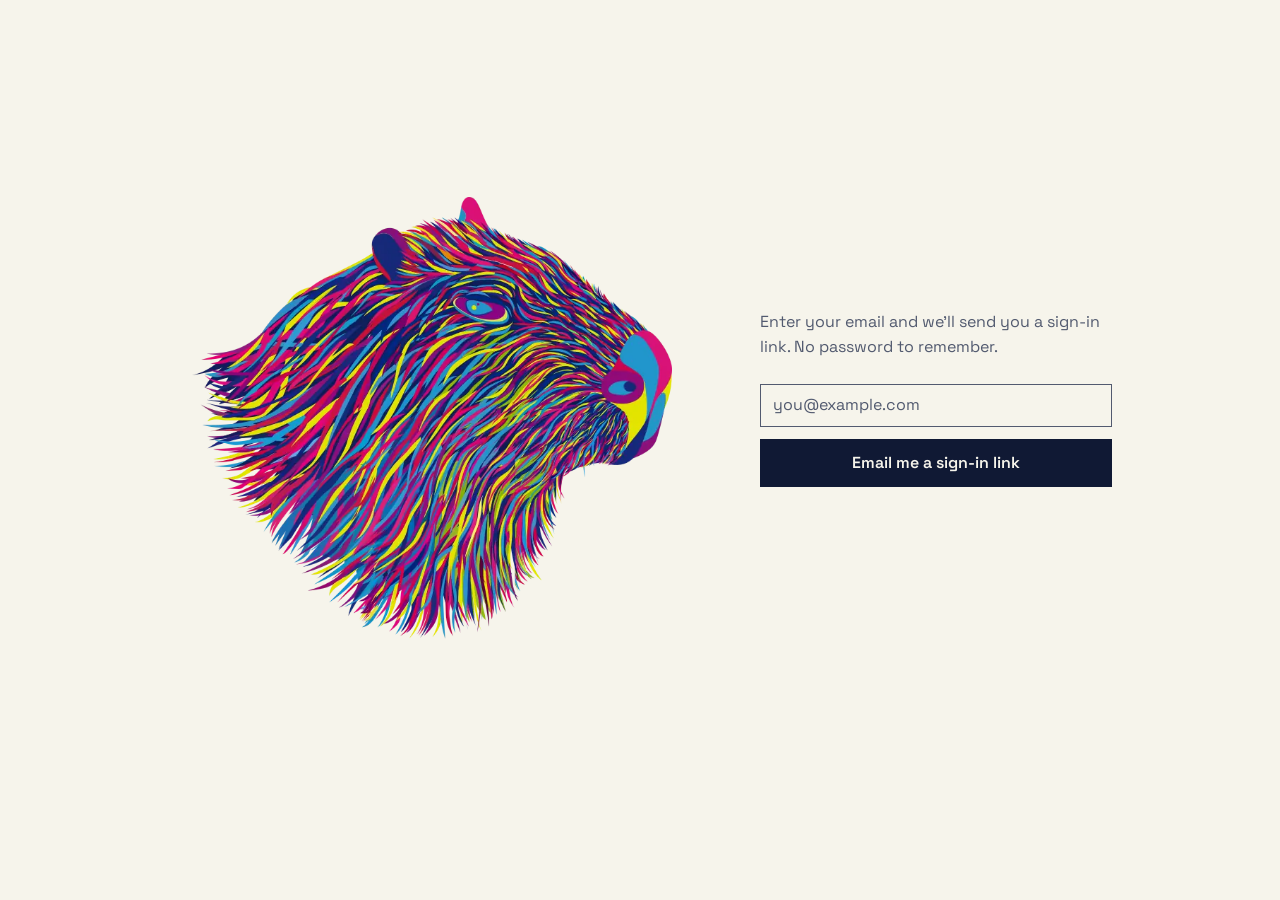
==== commit 251855ed: "feat(ui): drop the wordmark; the drawing is the name The word "Chigüire" was set beside the artwork " ====
--- a/public/index.html
+++ b/public/index.html
@@ -40,17 +40,19 @@
 
     <!-- Sign-in view -->
     <main id="view-auth" class="wrap auth" hidden>
-      <!-- Purely decorative, hence the empty alt: the h1 beside it carries the name. -->
-      <img
-        class="auth-mark"
-        src="img/chiguire.webp"
-        alt=""
-        width="680"
-        height="625"
-        decoding="async"
-      />
+      <!-- The poster is the heading. Its alt text is the only place the word
+           "Chigüire" appears on this screen. -->
+      <h1 class="auth-mark-wrap">
+        <img
+          class="auth-mark"
+          src="img/chiguire.webp"
+          alt="Chigüire"
+          width="680"
+          height="625"
+          decoding="async"
+        />
+      </h1>
       <div>
-        <h1>Chigüire</h1>
         <p>Enter your email and we'll send you a sign-in link. No password to remember.</p>
         <form id="auth-form" autocomplete="on">
           <label class="sr-only" for="email">Email address</label>
@@ -77,22 +79,25 @@
     <!-- Dashboard view -->
     <div id="view-app" hidden>
       <header class="wrap masthead">
-        <div class="masthead-left">
-          <!--
-            Decorative, hence the empty alt: the h1 beside it carries the name. A
-            192px copy rather than the sign-in artwork, which is 100 KB and would be
-            a poor trade for a 40px mark on a phone.
-          -->
+        <!--
+          The h1 is the artwork. No wordmark: the drawing is the name, and a private
+          dashboard has nobody to introduce itself to. The alt text is what carries
+          "Chigüire" into the accessibility tree and the document outline, so it is
+          the one place the word still has to exist.
+
+          A 192px copy rather than the sign-in artwork, which is 100 KB and would be
+          a poor trade for a 48px mark on a phone.
+        -->
+        <h1 class="masthead-mark">
           <img
             class="mast-mark"
             src="img/chiguire-mark.webp"
-            alt=""
+            alt="Chigüire"
             width="192"
             height="176"
             decoding="async"
           />
-          <h1>Chigüire</h1>
-        </div>
+        </h1>
         <div class="masthead-right">
           <span id="who" class="muted"></span>
           <button id="signout" class="act" type="button">Sign out</button>
--- a/public/styles.css
+++ b/public/styles.css
@@ -449,25 +449,22 @@
   border-bottom: 2px solid var(--fg);
   margin-bottom: var(--s-12);
 }
-.masthead-left {
-  display: flex;
-  align-items: baseline;
-  gap: var(--s-3);
-}
-/* The mark, not wallpaper. It appeared at full size on the sign-in screen and then
-   never again, which meant the artwork the whole system is derived from was absent
-   from the only screen anyone actually spends time on. 2.5rem is the floor at which
-   the facets still separate: below about 40px the WPAP planes average out into a
-   dark blob and it stops being the drawing. */
+/* The h1 is the artwork, so it needs none of the heading type rules — it has no text
+   node. Only the UA margin has to go, so the mark sits on the 2px rule the way the
+   sign-out row does. The image inside is display:block, which is what keeps the h1
+   from adding line leading around it. */
+.masthead-mark {
+  margin: 0;
+}
+/* The mark, not wallpaper, and now carrying the masthead alone. 3rem rather than the
+   2.5rem it sat at beside a wordmark: with the word gone it is the only thing on this
+   side of the rule, and at 2.5rem it read as a stray favicon rather than a masthead.
+   The floor is still about 40px — below that the WPAP planes average out into a dark
+   blob and it stops being the drawing. */
 .mast-mark {
+  display: block;
   width: auto;
-  height: 2.5rem;
-  align-self: center;
-  flex: none;
-}
-.masthead h1 {
-  font-size: var(--t-headline);
-  letter-spacing: -0.02em;
+  height: 3rem;
 }
 .masthead-right {
   display: flex;
@@ -873,18 +870,17 @@
   align-items: center;
   align-content: center;
 }
+/* The poster is the h1 on this screen, so the heading element is a bare wrapper: no
+   type rules, and no UA margin between it and the form column. */
+.auth-mark-wrap {
+  margin: 0;
+}
 .auth-mark {
-  /* Decorative: the heading beside it already names the app. */
   display: block;
   width: 100%;
   max-width: 30rem;
   height: auto;
   margin-inline: auto;
-}
-.auth h1 {
-  font-size: var(--t-display);
-  letter-spacing: -0.035em;
-  margin-bottom: var(--s-3);
 }
 .auth p {
   color: var(--fg-muted);
@@ -939,8 +935,8 @@
   .auth-mark {
     max-width: 19rem;
   }
-  .auth h1 {
-    font-size: var(--t-headline);
+  .mast-mark {
+    height: 2.5rem;
   }
   .band {
     margin-bottom: var(--s-12);
